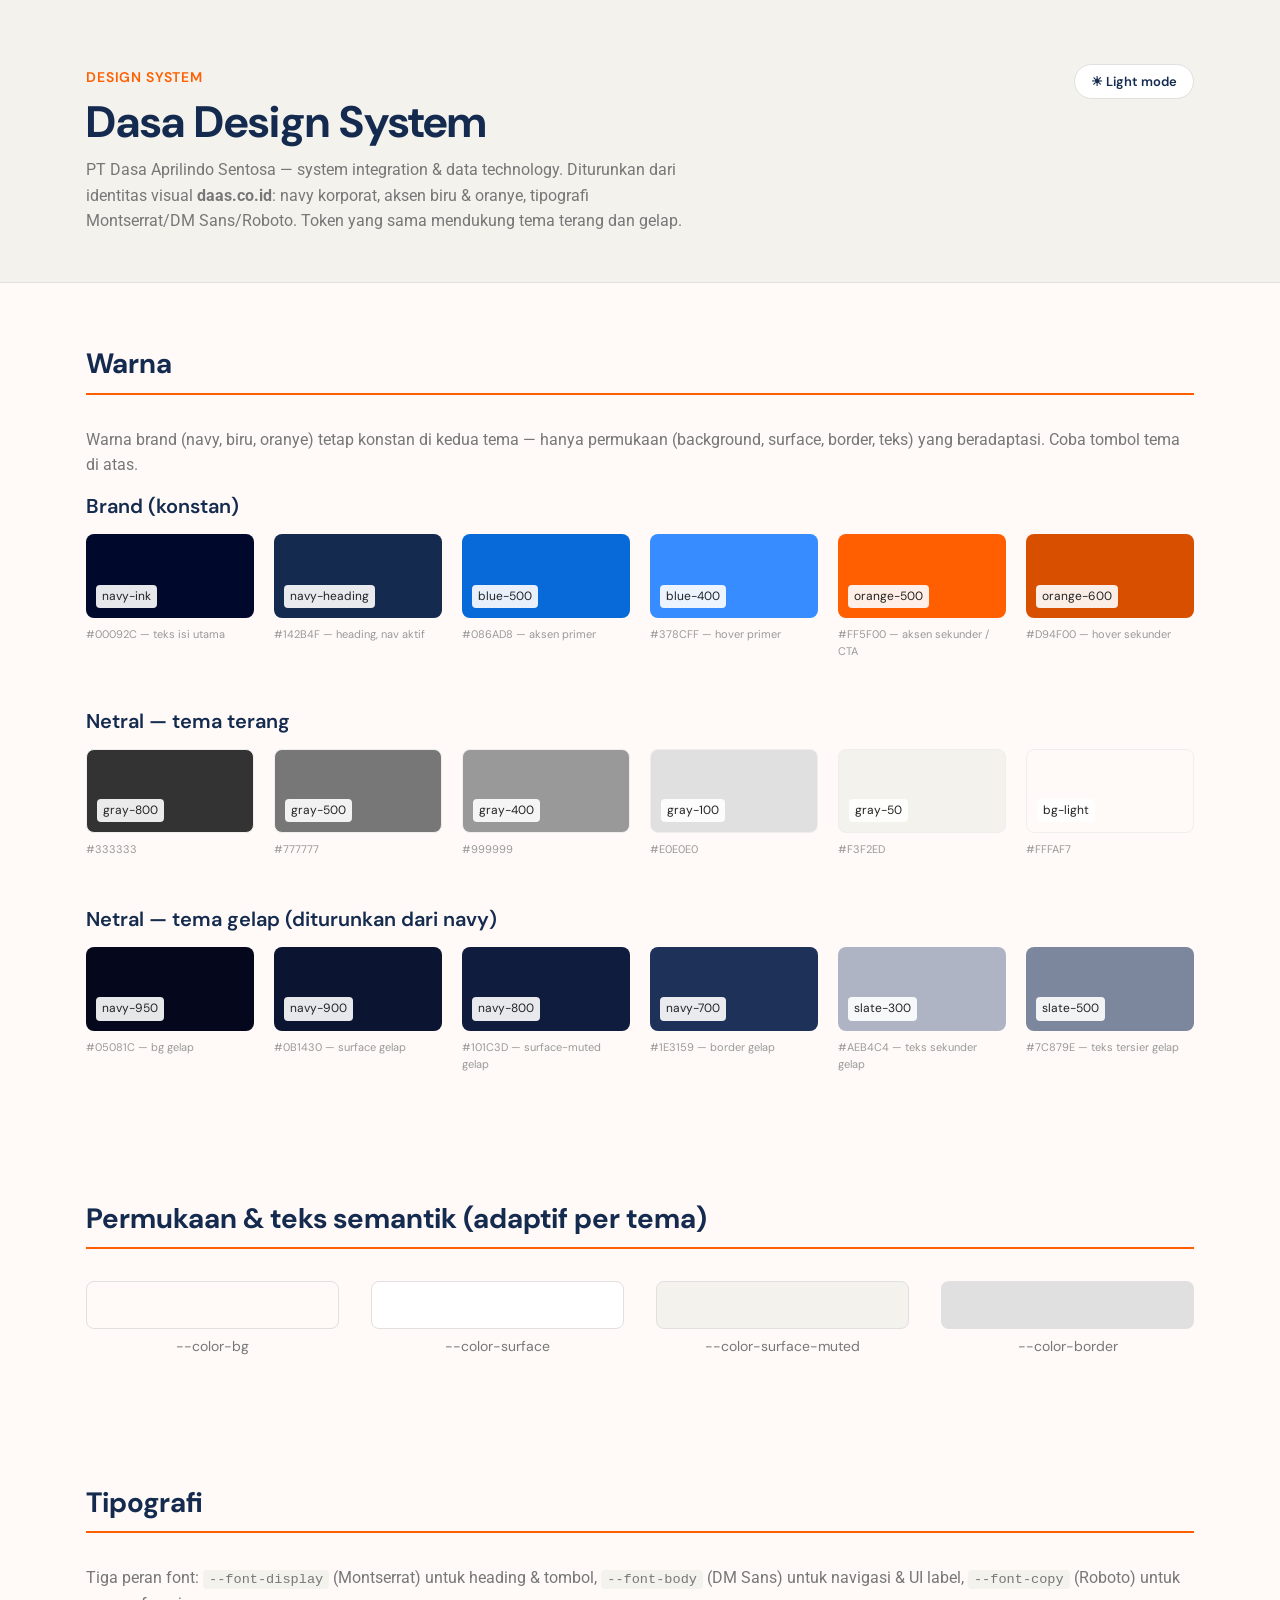
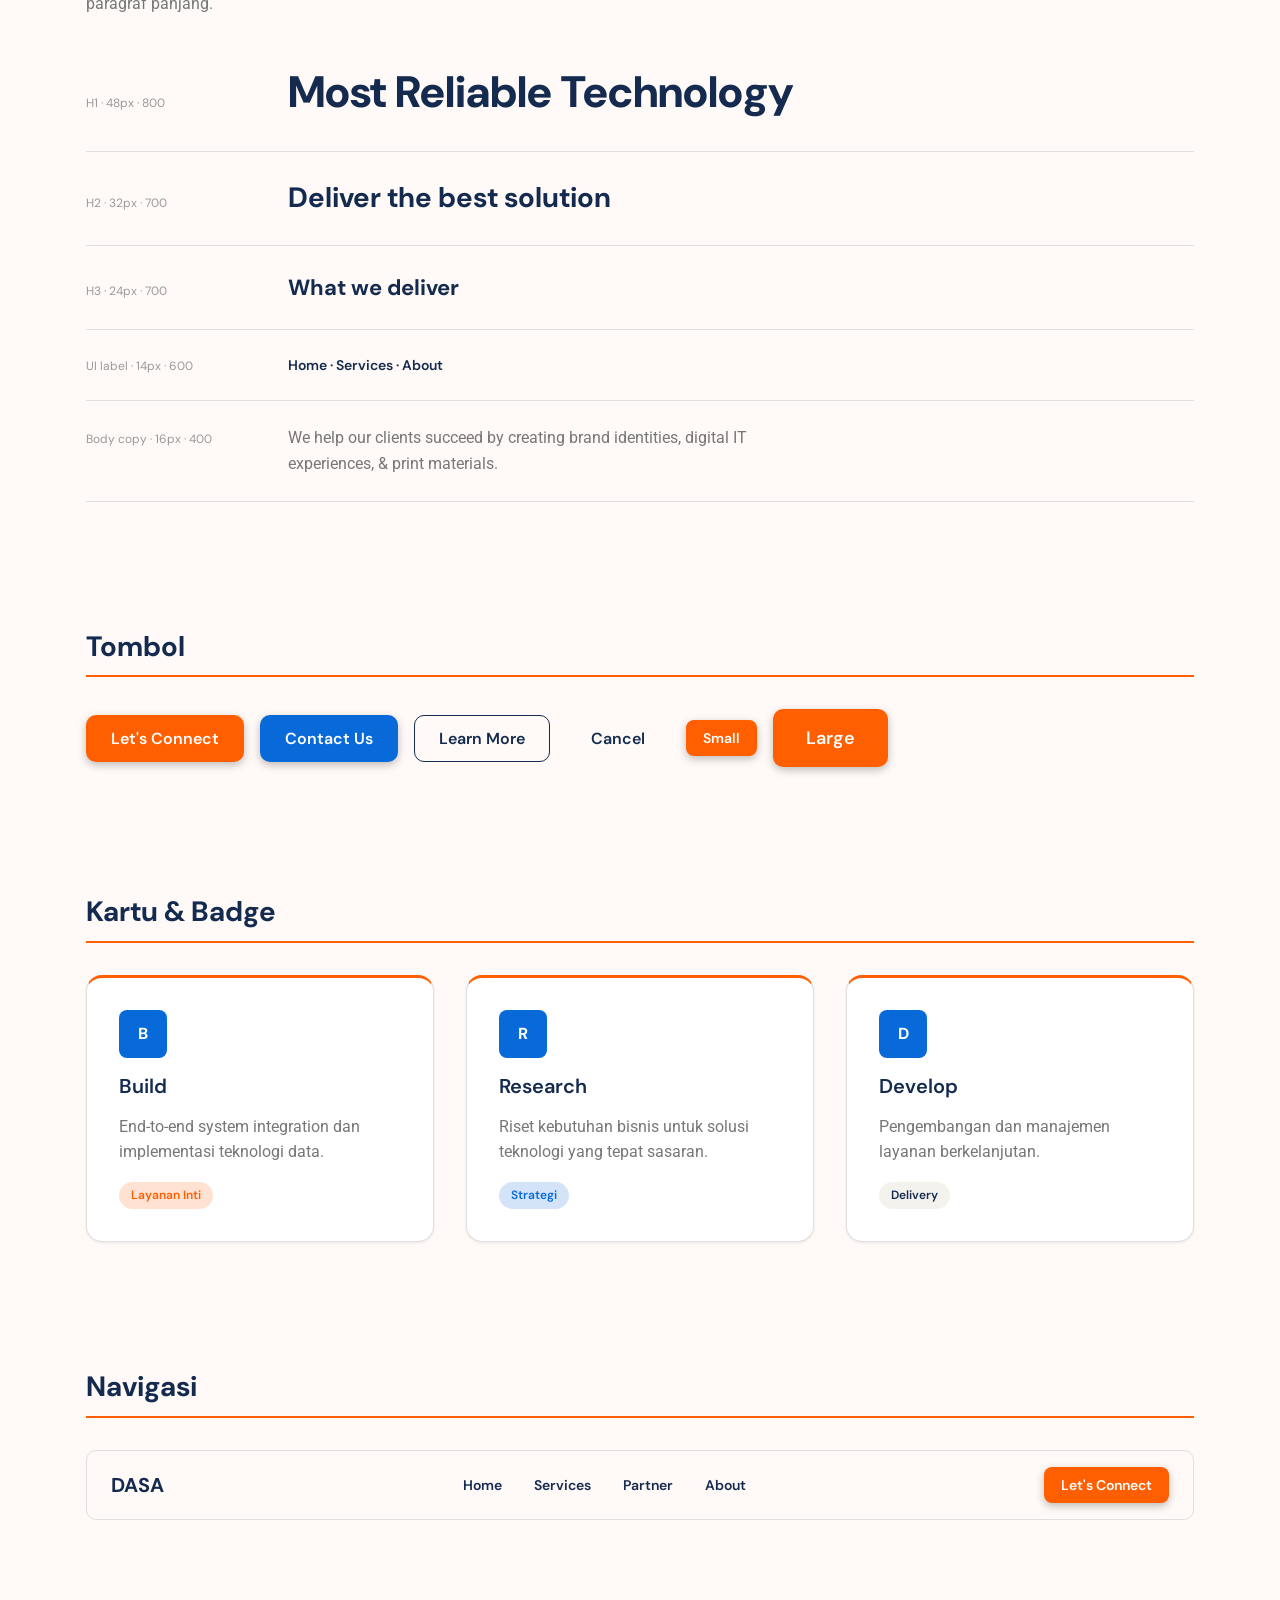
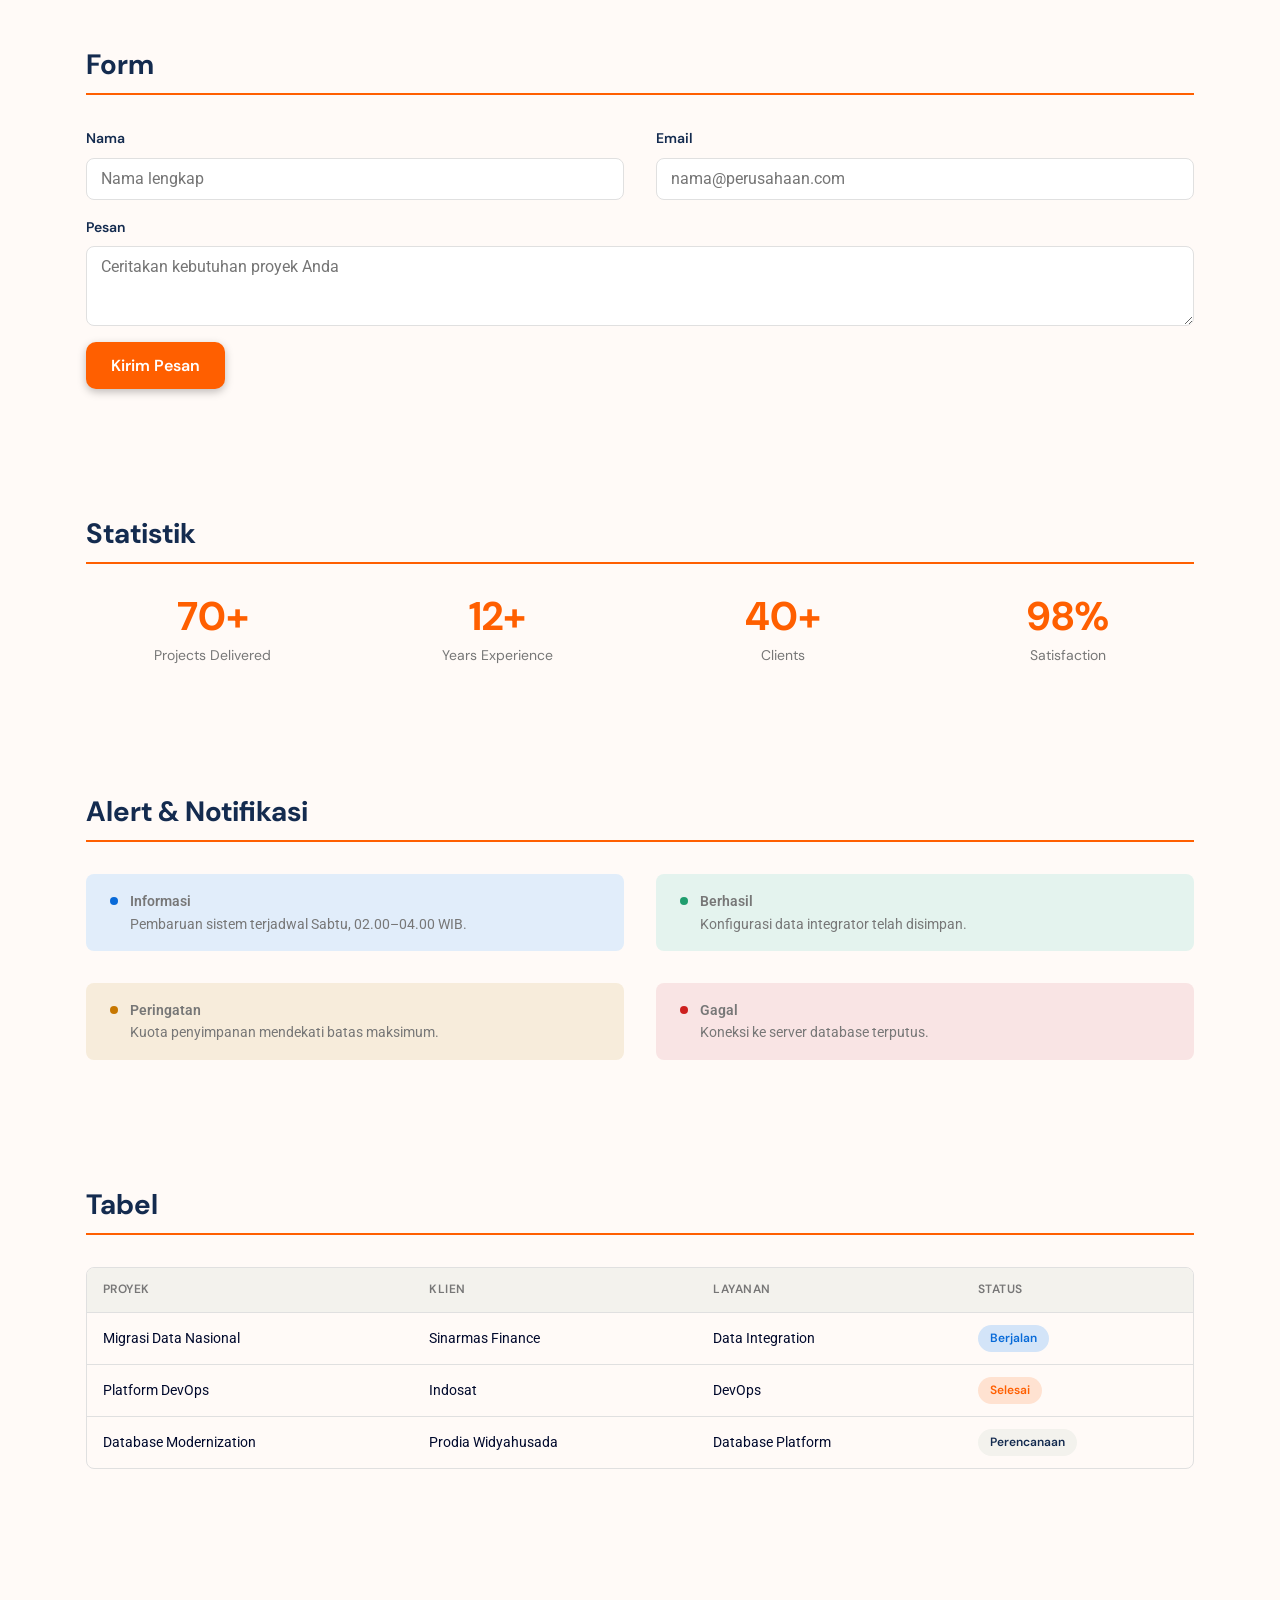
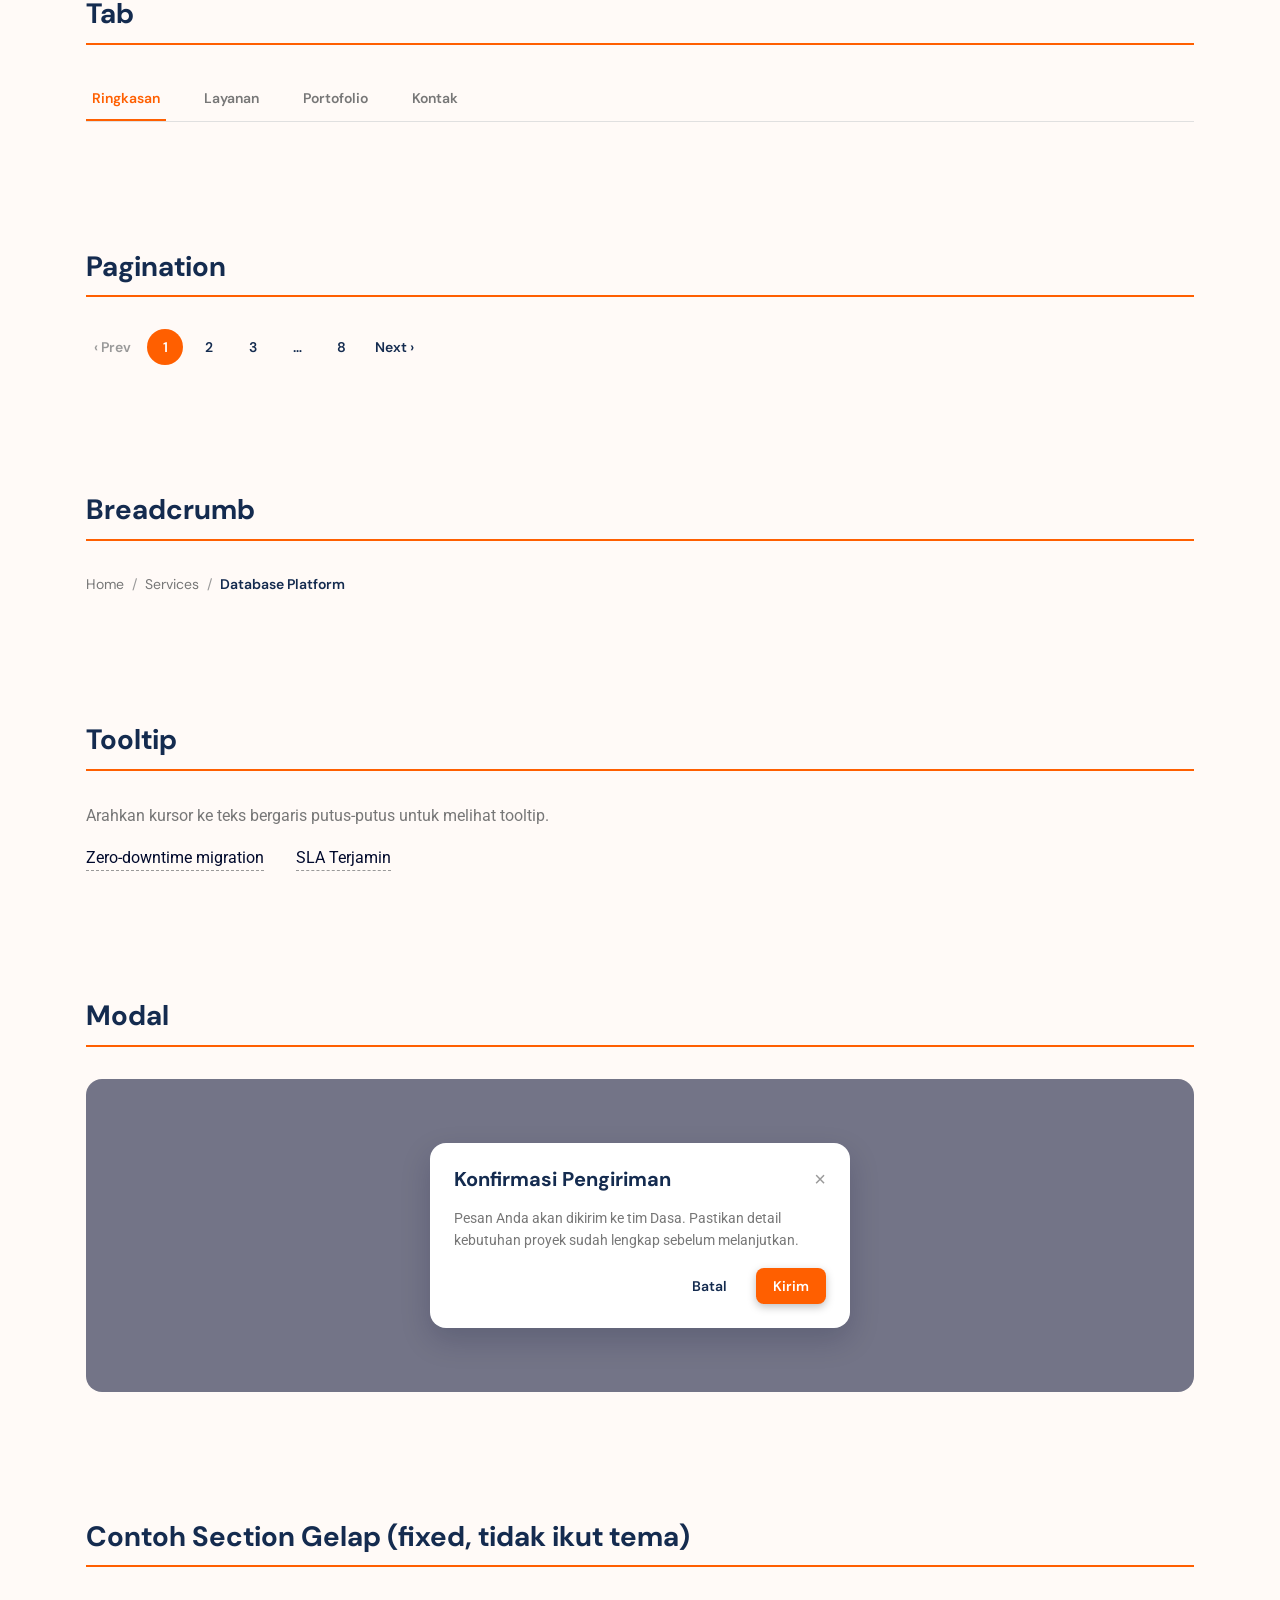
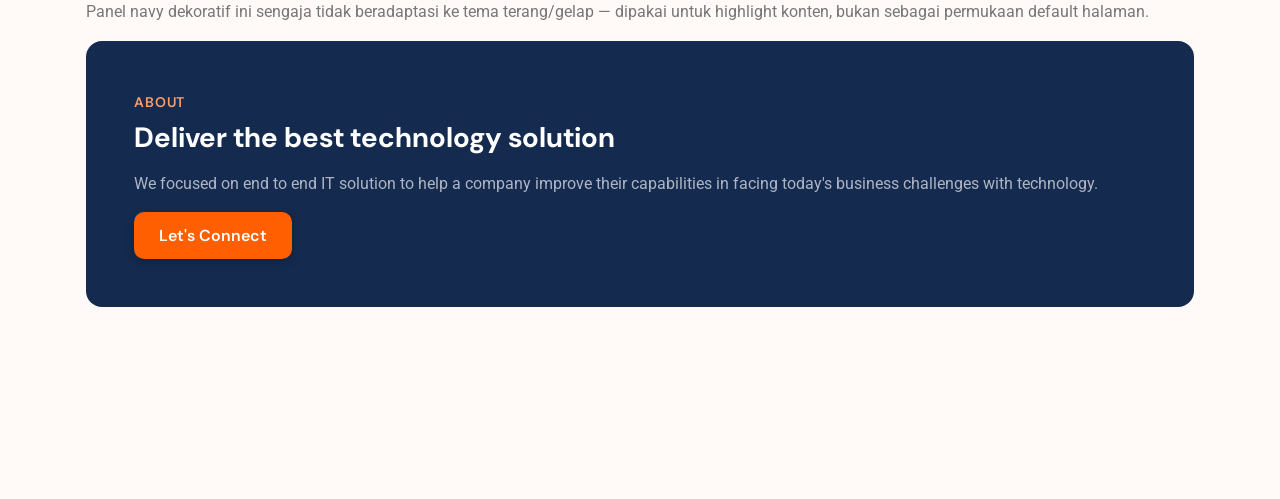
==== index.html @ b8493348 "First commit" ====
<!DOCTYPE html>
<html lang="id">
<head>
<meta charset="UTF-8" />
<meta http-equiv="refresh" content="0; url=v1/style-guide.html" />
<title>Dasa Design System</title>
</head>
<body>
<p>Mengalihkan ke <a href="v1/style-guide.html">Dasa Design System</a>…</p>
</body>
</html>
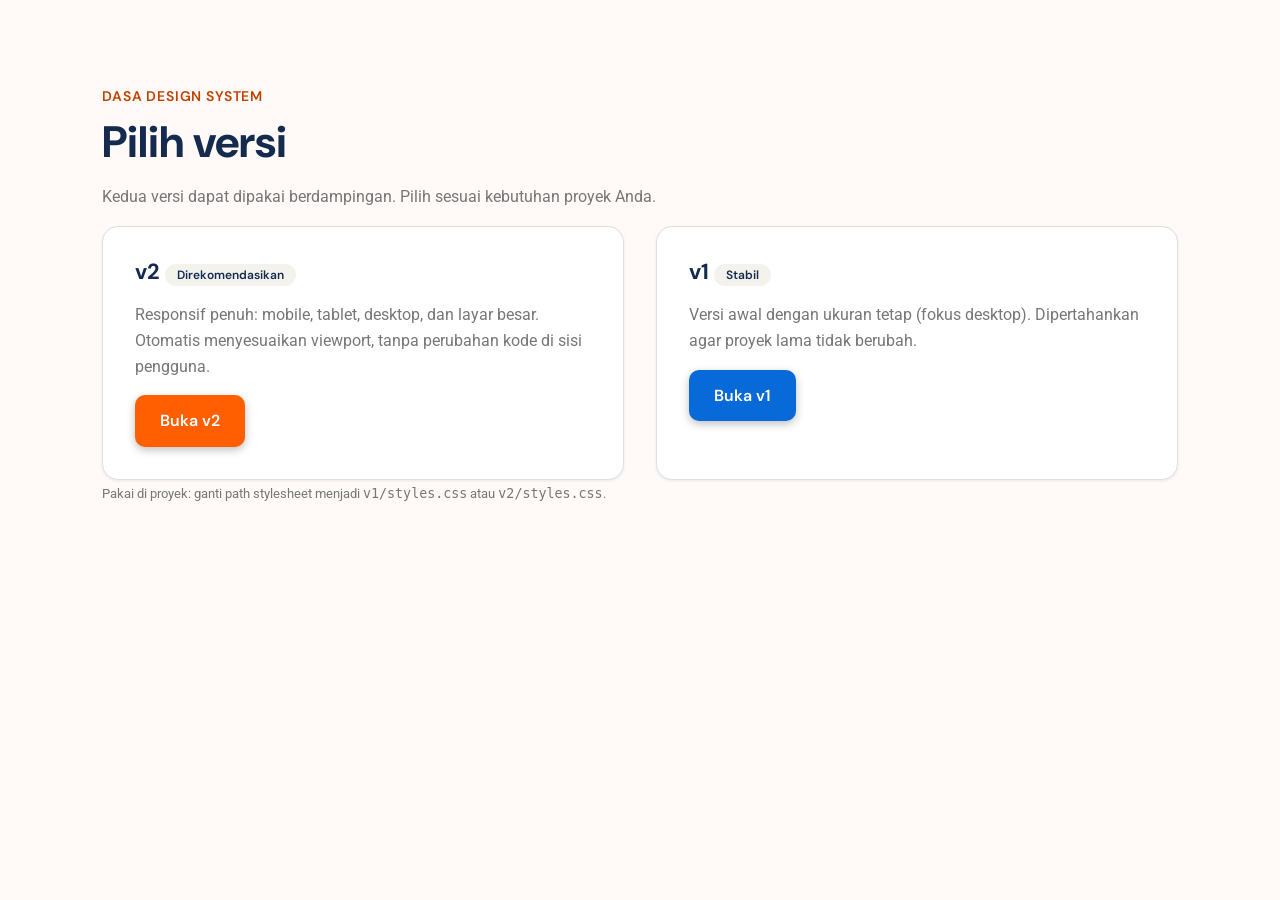
==== commit de1c4152: "feat(v2): responsive design system, new components, version chooser" ====
--- a/index.html
+++ b/index.html
@@ -2,10 +2,30 @@
 <html lang="id">
 <head>
 <meta charset="UTF-8" />
-<meta http-equiv="refresh" content="0; url=v1/style-guide.html" />
-<title>Dasa Design System</title>
+<meta name="viewport" content="width=device-width, initial-scale=1" />
+<title>Dasa Design System - Pilih Versi</title>
+<link rel="stylesheet" href="v2/styles.css" />
 </head>
 <body>
-<p>Mengalihkan ke <a href="v1/style-guide.html">Dasa Design System</a>…</p>
+<main class="container section">
+  <span class="eyebrow">Dasa Design System</span>
+  <h1>Pilih versi</h1>
+  <p>Kedua versi dapat dipakai berdampingan. Pilih sesuai kebutuhan proyek Anda.</p>
+
+  <div class="grid grid--2">
+    <article class="card">
+      <h3>v2 <span class="badge">Direkomendasikan</span></h3>
+      <p>Responsif penuh: mobile, tablet, desktop, dan layar besar. Otomatis menyesuaikan viewport, tanpa perubahan kode di sisi pengguna.</p>
+      <a class="btn btn--primary" href="v2/style-guide.html">Buka v2</a>
+    </article>
+    <article class="card">
+      <h3>v1 <span class="badge">Stabil</span></h3>
+      <p>Versi awal dengan ukuran tetap (fokus desktop). Dipertahankan agar proyek lama tidak berubah.</p>
+      <a class="btn btn--secondary" href="v1/style-guide.html">Buka v1</a>
+    </article>
+  </div>
+
+  <p><small>Pakai di proyek: ganti path stylesheet menjadi <code>v1/styles.css</code> atau <code>v2/styles.css</code>.</small></p>
+</main>
 </body>
 </html>
--- a/v2/styles.css
+++ b/v2/styles.css
@@ -0,0 +1,11 @@
+/* ==========================================================================
+   Dasa Design System — entry stylesheet.
+   Imports fonts, tokens, and components in the order that matters: fonts
+   must be declared before anything renders text with them, tokens must
+   load before components (components read the custom properties tokens
+   defines).
+   ========================================================================== */
+
+@import url('https://fonts.googleapis.com/css2?family=DM+Sans:wght@400;500;600;700&family=Roboto:wght@400;500;700&display=swap');
+@import url('./tokens.css');
+@import url('./components.css');
